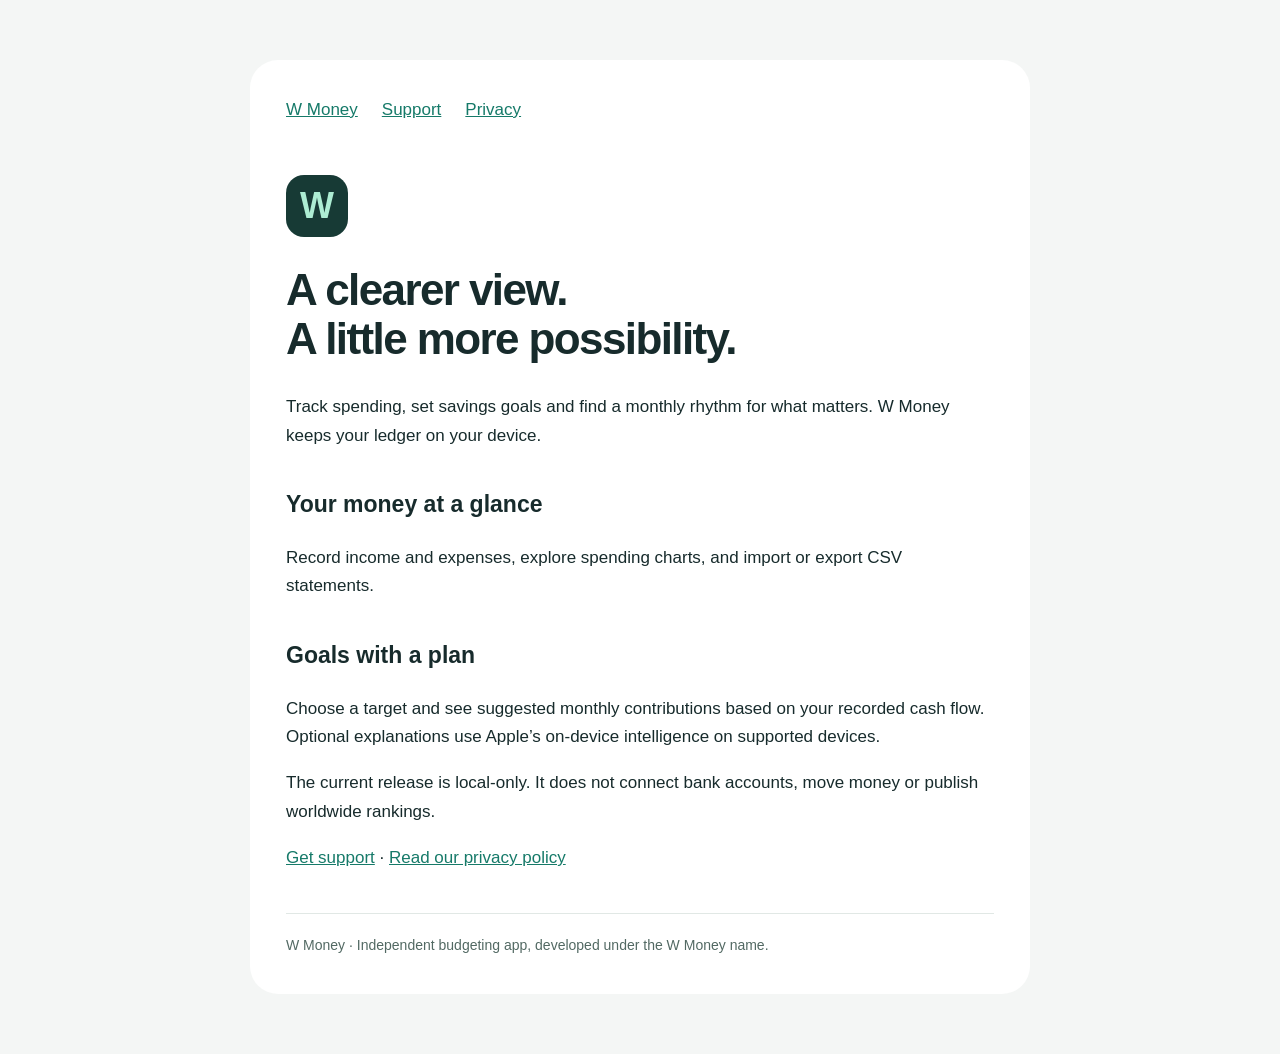
==== docs/index.html @ 9e88a56e "Prepare W Money iOS release" ====
<!doctype html><html lang="en"><head><meta charset="utf-8"><meta name="viewport" content="width=device-width, initial-scale=1"><title>Budgeting with clarity · W Money</title><link rel="stylesheet" href="wmoney.css"></head><body><main><nav aria-label="Main"><a href="index.html">W Money</a><a href="support.html">Support</a><a href="privacy.html">Privacy</a></nav><div class="mark" aria-hidden="true">W</div><h1>A clearer view.<br>A little more possibility.</h1><p>Track spending, set savings goals and find a monthly rhythm for what matters. W Money keeps your ledger on your device.</p><h2>Your money at a glance</h2><p>Record income and expenses, explore spending charts, and import or export CSV statements.</p><h2>Goals with a plan</h2><p>Choose a target and see suggested monthly contributions based on your recorded cash flow. Optional explanations use Apple’s on-device intelligence on supported devices.</p><p>The current release is local-only. It does not connect bank accounts, move money or publish worldwide rankings.</p><p><a href="support.html">Get support</a> · <a href="privacy.html">Read our privacy policy</a></p><footer>W Money · Independent budgeting app, developed under the W Money name.</footer></main></body></html>
---- docs/wmoney.css ----
*{box-sizing:border-box}body{margin:0;background:#f4f6f5;color:#172b2c;font:17px/1.7 -apple-system,BlinkMacSystemFont,"Segoe UI",sans-serif}main{max-width:780px;margin:60px auto;padding:36px;background:white;border-radius:28px}nav{display:flex;gap:24px;margin-bottom:50px}a{color:#167a69}h1{font-size:44px;line-height:1.1;letter-spacing:-1.6px}h2{font-size:23px;margin-top:35px}small{color:#526963}.mark{background:#173a35;color:#adedd3;border-radius:18px;display:inline-flex;width:62px;height:62px;align-items:center;justify-content:center;font-size:36px;font-weight:700}footer{border-top:1px solid #e1e8e5;margin-top:40px;padding-top:20px;font-size:14px;color:#526963}@media(max-width:600px){main{margin:0;padding:28px;border-radius:0}h1{font-size:36px}nav{gap:18px}}@media(prefers-color-scheme:dark){body{background:#0c1717;color:#e7f1ed}main{background:#142322}a{color:#9be6c8}small,footer{color:#aabdb5}}
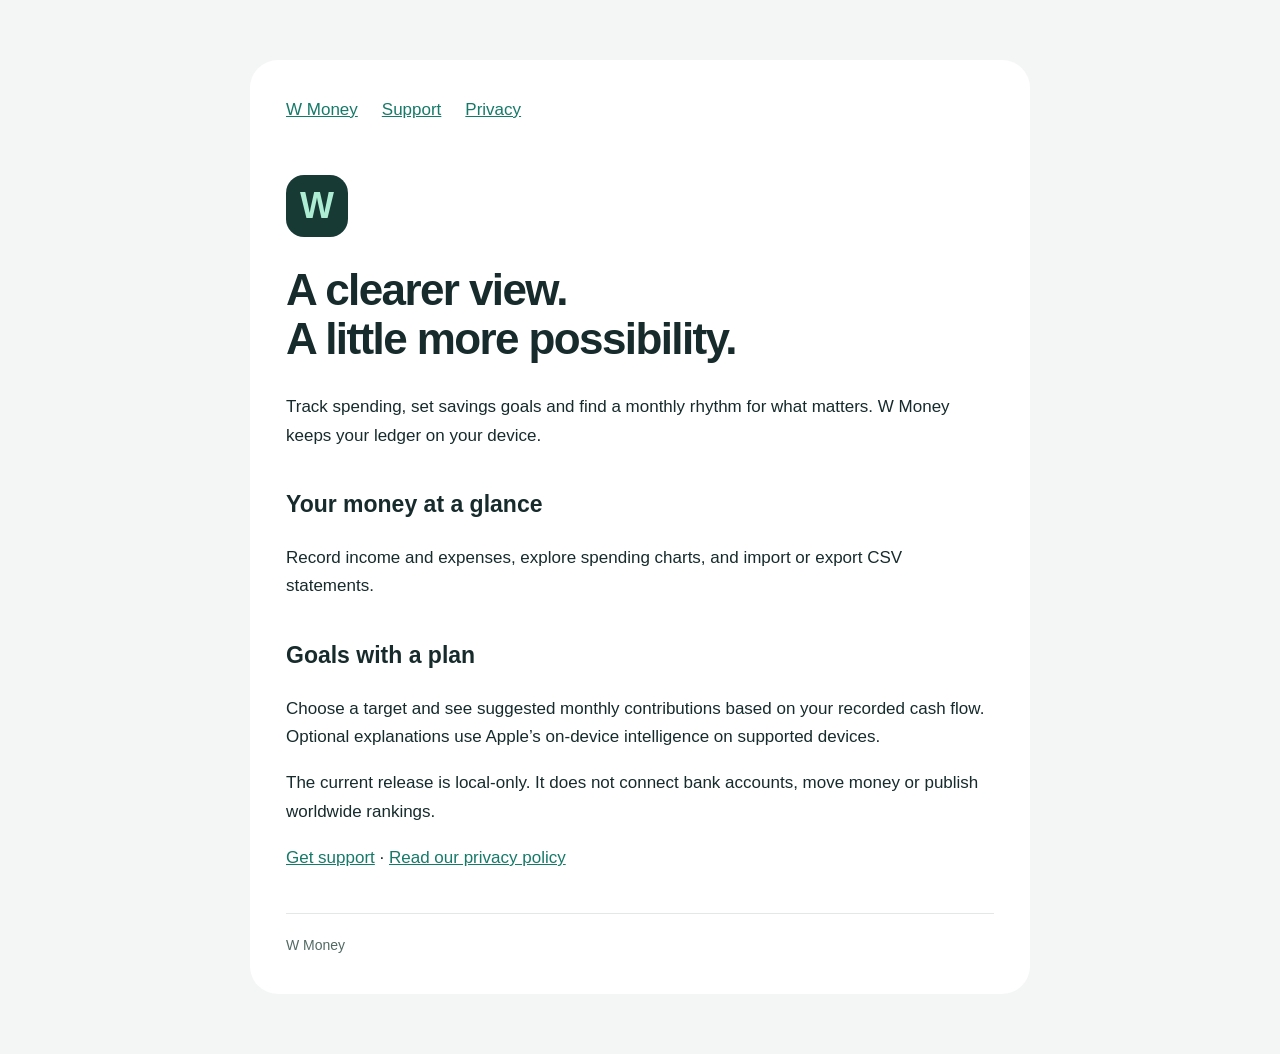
==== commit aaf7616b: "Remove personal attribution from public site" ====
--- a/docs/index.html
+++ b/docs/index.html
@@ -1 +1 @@
-<!doctype html><html lang="en"><head><meta charset="utf-8"><meta name="viewport" content="width=device-width, initial-scale=1"><title>Budgeting with clarity · W Money</title><link rel="stylesheet" href="wmoney.css"></head><body><main><nav aria-label="Main"><a href="index.html">W Money</a><a href="support.html">Support</a><a href="privacy.html">Privacy</a></nav><div class="mark" aria-hidden="true">W</div><h1>A clearer view.<br>A little more possibility.</h1><p>Track spending, set savings goals and find a monthly rhythm for what matters. W Money keeps your ledger on your device.</p><h2>Your money at a glance</h2><p>Record income and expenses, explore spending charts, and import or export CSV statements.</p><h2>Goals with a plan</h2><p>Choose a target and see suggested monthly contributions based on your recorded cash flow. Optional explanations use Apple’s on-device intelligence on supported devices.</p><p>The current release is local-only. It does not connect bank accounts, move money or publish worldwide rankings.</p><p><a href="support.html">Get support</a> · <a href="privacy.html">Read our privacy policy</a></p><footer>W Money · Independent budgeting app, developed under the W Money name.</footer></main></body></html>+<!doctype html><html lang="en"><head><meta charset="utf-8"><meta name="viewport" content="width=device-width, initial-scale=1"><title>Budgeting with clarity · W Money</title><link rel="stylesheet" href="wmoney.css"></head><body><main><nav aria-label="Main"><a href="index.html">W Money</a><a href="support.html">Support</a><a href="privacy.html">Privacy</a></nav><div class="mark" aria-hidden="true">W</div><h1>A clearer view.<br>A little more possibility.</h1><p>Track spending, set savings goals and find a monthly rhythm for what matters. W Money keeps your ledger on your device.</p><h2>Your money at a glance</h2><p>Record income and expenses, explore spending charts, and import or export CSV statements.</p><h2>Goals with a plan</h2><p>Choose a target and see suggested monthly contributions based on your recorded cash flow. Optional explanations use Apple’s on-device intelligence on supported devices.</p><p>The current release is local-only. It does not connect bank accounts, move money or publish worldwide rankings.</p><p><a href="support.html">Get support</a> · <a href="privacy.html">Read our privacy policy</a></p><footer>W Money</footer></main></body></html>
